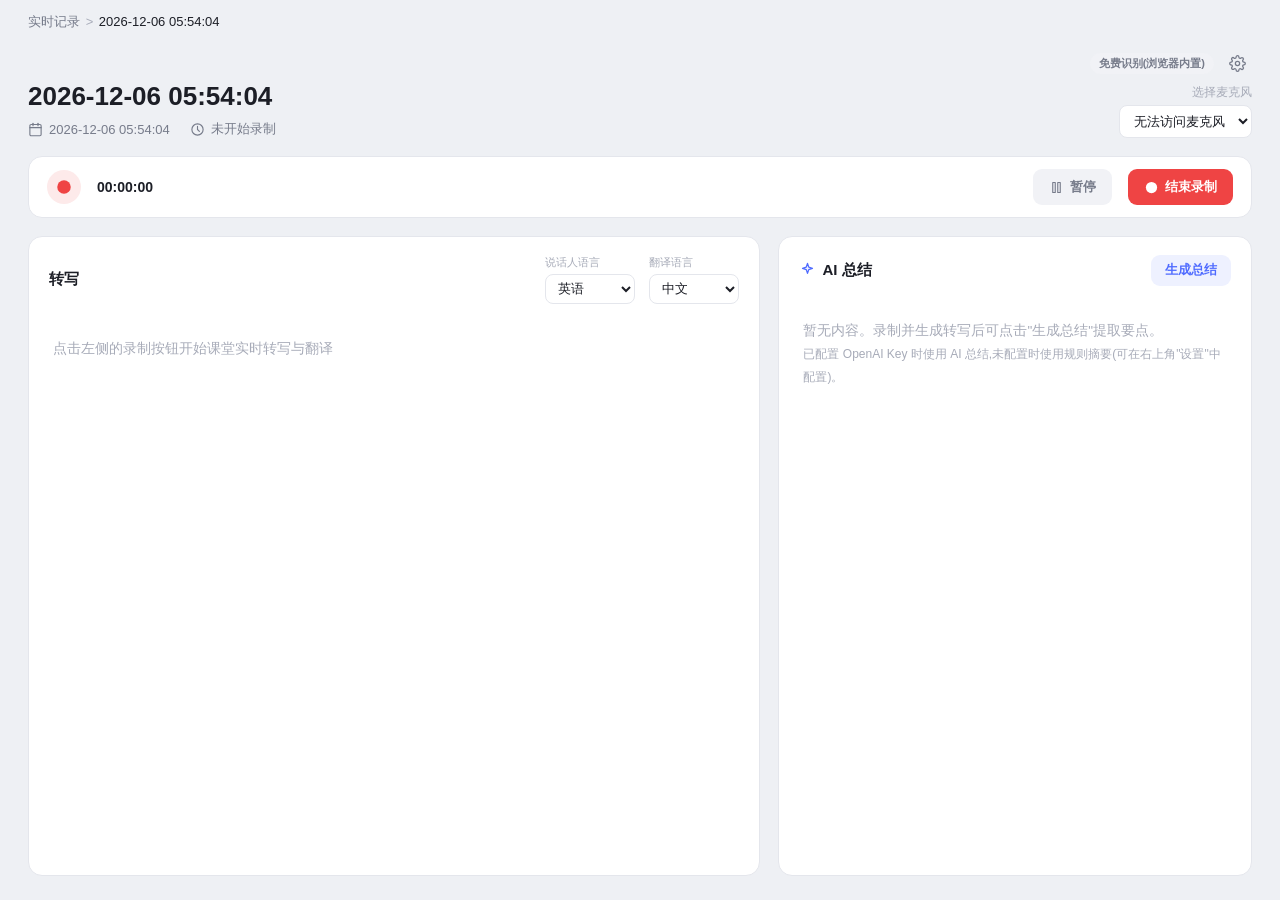
==== index.html @ 7f9ecb18 "Add XWX classroom translator web app Static site version of the Electron desktop app: browser Web Sp" ====
<!DOCTYPE html>
<html lang="zh-CN">
<head>
<meta charset="UTF-8" />
<meta name="viewport" content="width=device-width, initial-scale=1" />
<meta http-equiv="Content-Security-Policy" content="default-src 'self'; script-src 'self'; style-src 'self' 'unsafe-inline'; connect-src 'self' https://api.mymemory.translated.net https://api.openai.com; img-src 'self' data:;" />
<title>XWX</title>
<meta name="description" content="课堂实时语音转写 + 翻译 + AI 总结" />
<link rel="stylesheet" href="styles.css" />
</head>
<body>
  <div class="titlebar">
    <div class="titlebar-left">
      <span class="breadcrumb"><span class="crumb-dim">实时记录</span> <span class="crumb-sep">&gt;</span> <span id="breadcrumbTime">2026-09-02 00:00:00</span></span>
    </div>
  </div>

  <div class="app-body">
    <div class="header-row">
      <div class="header-left">
        <h1 id="sessionTitle">2026-09-02 00:00:00</h1>
        <div class="meta-row">
          <span class="meta-item">
            <svg class="meta-icon" viewBox="0 0 24 24"><rect x="3" y="4" width="18" height="18" rx="2"/><line x1="3" y1="9" x2="21" y2="9"/><line x1="8" y1="2" x2="8" y2="6"/><line x1="16" y1="2" x2="16" y2="6"/></svg>
            <span id="sessionDate">2026-09-02 00:00</span>
          </span>
          <span class="meta-item">
            <svg class="meta-icon" viewBox="0 0 24 24"><circle cx="12" cy="12" r="9"/><polyline points="12 7 12 12 15 15"/></svg>
            <span id="recordedLabel">未开始录制</span>
          </span>
        </div>
      </div>
      <div class="header-right">
        <div class="header-right-top">
          <span class="engine-badge" id="engineBadge">免费识别</span>
          <button class="icon-btn nav-btn" id="btnSettings" title="设置">
            <svg viewBox="0 0 24 24"><circle cx="12" cy="12" r="3"/><path d="M19.4 15a1.7 1.7 0 0 0 .34 1.87l.06.06a2 2 0 1 1-2.83 2.83l-.06-.06a1.7 1.7 0 0 0-1.87-.34 1.7 1.7 0 0 0-1 1.55V21a2 2 0 1 1-4 0v-.09A1.7 1.7 0 0 0 9 19.4a1.7 1.7 0 0 0-1.87.34l-.06.06a2 2 0 1 1-2.83-2.83l.06-.06A1.7 1.7 0 0 0 4.6 15a1.7 1.7 0 0 0-1.55-1H3a2 2 0 1 1 0-4h.09A1.7 1.7 0 0 0 4.6 9a1.7 1.7 0 0 0-.34-1.87l-.06-.06a2 2 0 1 1 2.83-2.83l.06.06A1.7 1.7 0 0 0 9 4.6a1.7 1.7 0 0 0 1-1.55V3a2 2 0 1 1 4 0v.09a1.7 1.7 0 0 0 1 1.55 1.7 1.7 0 0 0 1.87-.34l.06-.06a2 2 0 1 1 2.83 2.83l-.06.06A1.7 1.7 0 0 0 19.4 9a1.7 1.7 0 0 0 1.55 1H21a2 2 0 1 1 0 4h-.09a1.7 1.7 0 0 0-1.51 1z"/></svg>
          </button>
        </div>
        <label class="mic-label">选择麦克风</label>
        <select id="micSelect" class="select-box"></select>
      </div>
    </div>

    <div class="control-bar card">
      <button class="record-dot" id="btnRecordToggle" title="开始/停止录制">
        <svg viewBox="0 0 24 24"><circle cx="12" cy="12" r="9"/></svg>
      </button>
      <span class="timer" id="timerLabel">00:00:00</span>
      <canvas id="waveform" width="360" height="36"></canvas>
      <div class="spacer"></div>
      <button class="btn btn-ghost" id="btnPause">
        <svg viewBox="0 0 24 24"><rect x="6" y="4" width="4" height="16"/><rect x="14" y="4" width="4" height="16"/></svg>
        <span id="pauseLabel">暂停</span>
      </button>
      <button class="btn btn-danger" id="btnEnd">
        <svg viewBox="0 0 24 24"><circle cx="12" cy="12" r="9"/><rect x="9" y="9" width="6" height="6"/></svg>
        结束录制
      </button>
    </div>

    <div class="content-row">
      <section class="panel card transcript-panel">
        <div class="panel-header">
          <h2>转写</h2>
          <div class="lang-selects">
            <div class="lang-group">
              <label>说话人语言</label>
              <select id="sourceLang" class="select-box"></select>
            </div>
            <div class="lang-group">
              <label>翻译语言</label>
              <select id="targetLang" class="select-box"></select>
            </div>
          </div>
        </div>
        <div id="transcriptList" class="transcript-list">
          <div class="empty-state" id="transcriptEmpty">
            点击左侧的录制按钮开始课堂实时转写与翻译
          </div>
        </div>
      </section>

      <section class="panel card summary-panel">
        <div class="panel-header">
          <h2><svg class="spark-icon" viewBox="0 0 24 24"><path d="M12 2l1.8 5.2L19 9l-5.2 1.8L12 16l-1.8-5.2L5 9l5.2-1.8z"/></svg> AI 总结
            <span class="live-pulse" id="summaryLivePulse" hidden></span>
          </h2>
          <div class="summary-header-right">
            <span class="summary-updated" id="summaryUpdated"></span>
            <button class="btn btn-small" id="btnSummarize">生成总结</button>
          </div>
        </div>
        <div id="summaryBody" class="summary-body">
          <div class="empty-state">
            暂无内容。录制并生成转写后可点击"生成总结"提取要点。<br/>
            <span class="hint">已配置 OpenAI Key 时使用 AI 总结,未配置时使用规则摘要(可在右上角"设置"中配置)。</span>
          </div>
        </div>
      </section>
    </div>
  </div>

  <div class="modal-overlay" id="settingsOverlay" hidden>
    <div class="modal card">
      <div class="modal-header">
        <h3>设置</h3>
        <button class="icon-btn nav-btn" id="btnCloseSettings">
          <svg viewBox="0 0 24 24"><line x1="6" y1="6" x2="18" y2="18"/><line x1="18" y1="6" x2="6" y2="18"/></svg>
        </button>
      </div>
      <div class="modal-body">
        <label class="modal-label">OpenAI API Key</label>
        <input type="password" id="apiKeyInput" class="text-input" placeholder="sk-..." autocomplete="off" spellcheck="false" />
        <p class="modal-hint">
          注意:ChatGPT Pro 网页订阅不能直接调用接口,需要到
          platform.openai.com/api-keys 单独创建一个 API Key,并在账户里开通按量付费额度
          (与 ChatGPT 订阅是两套独立计费)。<br/>
          填入 Key 后,识别使用 Whisper、翻译与 AI 总结使用 GPT-4o-mini,准确率和速度优于免费方案。
          留空则自动使用浏览器内置的免费识别 + 规则摘要。<br/>
          <strong>Key 只保存在你这台设备的浏览器本地存储中,不会上传到任何服务器</strong>(本站是纯静态页面,没有后端)。
        </p>
        <div class="modal-actions">
          <button class="btn btn-ghost" id="btnClearKey">清除</button>
          <button class="btn" id="btnSaveKey">保存</button>
        </div>
        <p class="modal-status" id="keyStatus"></p>
      </div>
    </div>
  </div>

  <div class="toast" id="toast" hidden></div>

  <script src="app.js"></script>
</body>
</html>
---- styles.css ----
* { box-sizing: border-box; margin: 0; padding: 0; }

:root {
  --bg: #eef0f4;
  --card-bg: #ffffff;
  --border: #e4e6ec;
  --text: #1c1e26;
  --text-dim: #767b8a;
  --text-faint: #a7abb8;
  --accent: #4f6bff;
  --accent-soft: #eef1ff;
  --red: #ef4444;
  --red-soft: #fdeaea;
}

html, body {
  height: 100%;
  background: var(--bg);
  color: var(--text);
  font-family: -apple-system, "Segoe UI", "PingFang SC", "Microsoft YaHei", sans-serif;
  overflow: hidden;
}

svg { fill: none; stroke: currentColor; stroke-width: 1.8; stroke-linecap: round; stroke-linejoin: round; }

/* Titlebar */
.titlebar { height: 44px; display: flex; align-items: center; background: var(--bg); padding: 0 28px; }
.titlebar-left { display: flex; align-items: center; gap: 4px; }
.icon-btn.nav-btn {
  width: 30px; height: 30px; border: none; background: transparent; border-radius: 6px;
  display: flex; align-items: center; justify-content: center; color: var(--text-dim); cursor: pointer;
}
.icon-btn.nav-btn svg { width: 17px; height: 17px; }
.icon-btn.nav-btn:hover { background: #e2e4ea; }
.breadcrumb { font-size: 13px; color: var(--text); }
.crumb-dim { color: var(--text-dim); }
.crumb-sep { color: var(--text-faint); margin: 0 2px; }

/* Body */
.app-body { height: calc(100% - 44px); padding: 4px 28px 24px; display: flex; flex-direction: column; gap: 18px; overflow: hidden; }

.header-row { display: flex; justify-content: space-between; align-items: flex-end; }
.header-left h1 { font-size: 26px; font-weight: 700; }
.meta-row { display: flex; gap: 20px; margin-top: 8px; }
.meta-item { display: flex; align-items: center; gap: 6px; font-size: 13px; color: var(--text-dim); }
.meta-icon { width: 15px; height: 15px; }
.header-right { display: flex; flex-direction: column; align-items: flex-end; gap: 4px; }
.header-right-top { display: flex; align-items: center; gap: 8px; margin-bottom: 2px; }
.mic-label { font-size: 12px; color: var(--text-faint); }

.engine-badge {
  font-size: 11px; font-weight: 600; padding: 3px 9px; border-radius: 20px;
  background: #f1f2f6; color: var(--text-dim);
}
.engine-badge.premium { background: var(--accent-soft); color: var(--accent); }

/* Settings modal */
.modal-overlay {
  position: fixed; inset: 0; background: rgba(20, 22, 30, 0.35);
  display: flex; align-items: center; justify-content: center; z-index: 50;
}
.modal-overlay[hidden] { display: none; }
.modal { width: 420px; max-width: 90vw; padding: 20px 22px; box-shadow: 0 20px 60px rgba(0,0,0,0.25); }
.modal-header { display: flex; justify-content: space-between; align-items: center; margin-bottom: 14px; }
.modal-header h3 { font-size: 15px; font-weight: 700; }
.modal-label { display: block; font-size: 12px; color: var(--text-faint); margin-bottom: 6px; }
.text-input {
  width: 100%; border: 1px solid var(--border); border-radius: 8px; padding: 9px 11px;
  font-size: 13px; outline: none; color: var(--text);
}
.text-input:focus { border-color: var(--accent); }
.modal-hint { font-size: 12px; color: var(--text-faint); line-height: 1.6; margin-top: 10px; }
.modal-actions { display: flex; justify-content: flex-end; gap: 8px; margin-top: 16px; }
.modal-status { font-size: 12px; margin-top: 10px; color: var(--accent); min-height: 16px; }

.select-box {
  border: 1px solid var(--border); background: #fff; border-radius: 8px;
  padding: 7px 10px; font-size: 13px; color: var(--text); cursor: pointer; outline: none;
}
.select-box:focus { border-color: var(--accent); }

.card { background: var(--card-bg); border: 1px solid var(--border); border-radius: 14px; }

.control-bar { display: flex; align-items: center; gap: 16px; padding: 12px 18px; }
.record-dot {
  width: 34px; height: 34px; border-radius: 50%; border: none; cursor: pointer;
  background: var(--red-soft); color: var(--red); display: flex; align-items: center; justify-content: center;
  transition: background 0.15s ease, transform 0.08s ease;
}
.record-dot:hover { filter: brightness(0.97); }
.record-dot:active { transform: scale(0.94); }
.record-dot svg { width: 18px; height: 18px; fill: currentColor; stroke: none; }
.record-dot.active { background: var(--red); color: #fff; }
.record-dot.active svg { fill: #fff; }

.timer { font-variant-numeric: tabular-nums; font-size: 14px; font-weight: 600; min-width: 66px; }
#waveform { flex: 1; max-width: 420px; height: 36px; }
.spacer { flex: 1; }

.btn {
  display: flex; align-items: center; gap: 6px; border: none; border-radius: 9px; cursor: pointer;
  padding: 9px 16px; font-size: 13px; font-weight: 600; background: var(--accent-soft); color: var(--accent);
  transition: filter 0.15s ease, transform 0.08s ease;
}
.btn svg { width: 15px; height: 15px; }
.btn:hover { filter: brightness(0.97); }
.btn:active { transform: scale(0.97); }
.btn:disabled { opacity: 0.5; cursor: not-allowed; transform: none; }
.btn-ghost { background: #f1f2f6; color: var(--text-dim); }
.btn-danger { background: var(--red); color: #fff; }
.btn-danger svg { fill: #fff; stroke: none; }
.btn-small { padding: 7px 14px; font-size: 12.5px; }

.content-row { flex: 1; display: flex; gap: 18px; min-height: 0; }
.panel { flex: 1; display: flex; flex-direction: column; padding: 18px 20px; min-height: 0; }
.transcript-panel { flex: 1.6; }
.summary-panel { flex: 1; }

.panel-header { display: flex; justify-content: space-between; align-items: center; margin-bottom: 14px; flex-wrap: wrap; gap: 10px; }
.panel-header h2 { font-size: 15px; font-weight: 700; display: flex; align-items: center; gap: 6px; }
.spark-icon { width: 17px; height: 17px; color: var(--accent); fill: var(--accent-soft); }

.summary-header-right { display: flex; align-items: center; gap: 10px; }
.summary-updated { font-size: 11px; color: var(--text-faint); }
.live-pulse { width: 7px; height: 7px; border-radius: 50%; background: var(--accent); animation: pulse 1.2s infinite; }
.live-pulse[hidden] { display: none; }

.lang-selects { display: flex; gap: 14px; }
.lang-group { display: flex; flex-direction: column; gap: 4px; }
.lang-group label { font-size: 11px; color: var(--text-faint); }
.lang-group .select-box { padding: 6px 8px; font-size: 12.5px; }

.transcript-list { flex: 1; overflow-y: auto; padding-right: 4px; }
.transcript-entry {
  display: flex; gap: 14px; padding: 12px 0; border-bottom: 1px solid var(--border);
  animation: entryIn 0.25s ease;
}
.transcript-entry:last-child { border-bottom: none; }
@keyframes entryIn {
  from { opacity: 0; transform: translateY(4px); }
  to { opacity: 1; transform: translateY(0); }
}
.entry-time { color: var(--accent); font-size: 12.5px; font-variant-numeric: tabular-nums; width: 58px; flex-shrink: 0; padding-top: 1px; }
.entry-text { flex: 1; }
.entry-original { font-size: 14.5px; line-height: 1.5; }
.entry-translated { font-size: 13.5px; line-height: 1.5; color: var(--text-dim); margin-top: 4px; }
.entry-interim { opacity: 0.55; }

.interim-row { display: flex; align-items: center; gap: 8px; font-size: 13px; color: var(--text-faint); padding: 10px 0; }
.pulse-dot { width: 7px; height: 7px; border-radius: 50%; background: var(--accent); animation: pulse 1.2s infinite; }
@keyframes pulse { 0%,100% { opacity: 0.3; } 50% { opacity: 1; } }

.empty-state { color: var(--text-faint); font-size: 13.5px; line-height: 1.7; padding: 20px 4px; }
.empty-state .hint { font-size: 12px; color: var(--text-faint); }

.summary-body { flex: 1; overflow-y: auto; font-size: 13.5px; line-height: 1.7; }
.summary-overview { margin-bottom: 10px; }
.summary-bullets { list-style: none; display: flex; flex-direction: column; gap: 8px; }
.summary-bullets li { display: flex; gap: 8px; }
.summary-bullets li::before { content: "•"; color: var(--accent); font-weight: 700; }

::-webkit-scrollbar { width: 8px; }
::-webkit-scrollbar-thumb { background: #d7d9e0; border-radius: 4px; }
::-webkit-scrollbar-track { background: transparent; }

/* Toast */
.toast {
  position: fixed; left: 50%; bottom: 28px; transform: translateX(-50%) translateY(0);
  background: #1c1e26; color: #fff; font-size: 13px; padding: 10px 18px; border-radius: 10px;
  box-shadow: 0 12px 30px rgba(0,0,0,0.25); z-index: 100; max-width: 80vw;
  opacity: 1; transition: opacity 0.25s ease, transform 0.25s ease;
}
.toast[hidden] { display: none; }
.toast.toast-hide { opacity: 0; transform: translateX(-50%) translateY(8px); }

/* Narrow viewports: stack the transcript and summary panels instead of clipping them. */
@media (max-width: 900px) {
  html, body { overflow: auto; }
  .app-body { height: auto; overflow: visible; }
  .content-row { flex-direction: column; }
  .header-row { flex-wrap: wrap; gap: 12px; }
}
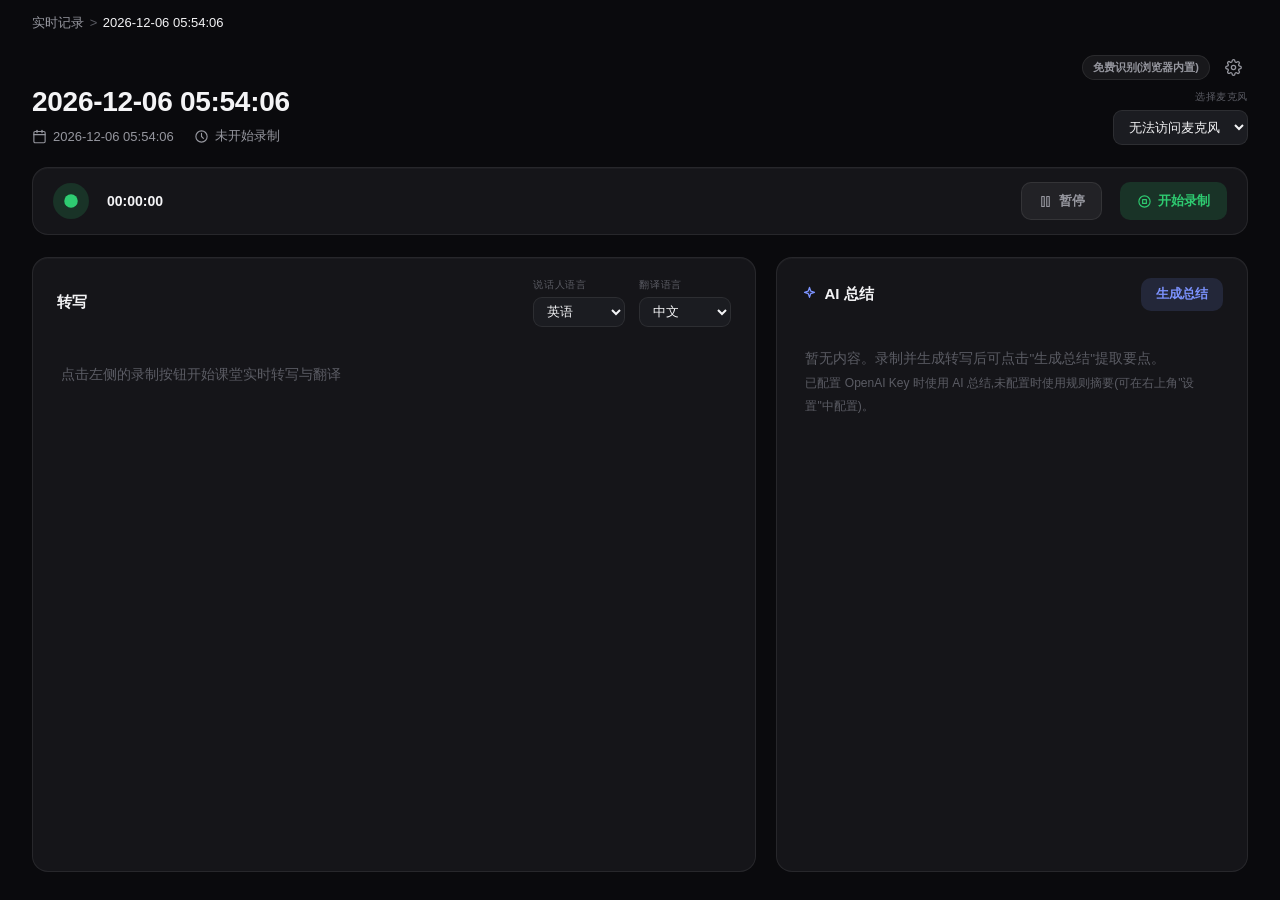
==== commit 9ff55b7d: "Sync the rectangular record button with the round toggle It now mirrors state instead of only ever r" ====
--- a/index.html
+++ b/index.html
@@ -53,9 +53,9 @@
         <svg viewBox="0 0 24 24"><rect x="6" y="4" width="4" height="16"/><rect x="14" y="4" width="4" height="16"/></svg>
         <span id="pauseLabel">暂停</span>
       </button>
-      <button class="btn btn-danger" id="btnEnd">
+      <button class="btn btn-record" id="btnEnd">
         <svg viewBox="0 0 24 24"><circle cx="12" cy="12" r="9"/><rect x="9" y="9" width="6" height="6"/></svg>
-        结束录制
+        <span id="btnEndLabel">开始录制</span>
       </button>
     </div>
 
--- a/styles.css
+++ b/styles.css
@@ -1,16 +1,20 @@
 * { box-sizing: border-box; margin: 0; padding: 0; }
 
 :root {
-  --bg: #eef0f4;
-  --card-bg: #ffffff;
-  --border: #e4e6ec;
-  --text: #1c1e26;
-  --text-dim: #767b8a;
-  --text-faint: #a7abb8;
-  --accent: #4f6bff;
-  --accent-soft: #eef1ff;
-  --red: #ef4444;
-  --red-soft: #fdeaea;
+  --bg: #0a0a0d;
+  --card-bg: #151519;
+  --card-bg-2: #1b1c21;
+  --border: rgba(255, 255, 255, 0.08);
+  --hover: rgba(255, 255, 255, 0.06);
+  --text: #f4f4f6;
+  --text-dim: #96979f;
+  --text-faint: #5b5c64;
+  --accent: #7c93ff;
+  --accent-soft: rgba(124, 147, 255, 0.14);
+  --red: #ff6161;
+  --red-soft: rgba(255, 97, 97, 0.14);
+  --green: #2ecc71;
+  --green-soft: rgba(46, 204, 113, 0.16);
 }
 
 html, body {
@@ -24,99 +28,111 @@
 svg { fill: none; stroke: currentColor; stroke-width: 1.8; stroke-linecap: round; stroke-linejoin: round; }
 
 /* Titlebar */
-.titlebar { height: 44px; display: flex; align-items: center; background: var(--bg); padding: 0 28px; }
+.titlebar { height: 46px; display: flex; align-items: center; background: var(--bg); padding: 0 32px; }
 .titlebar-left { display: flex; align-items: center; gap: 4px; }
 .icon-btn.nav-btn {
-  width: 30px; height: 30px; border: none; background: transparent; border-radius: 6px;
+  width: 30px; height: 30px; border: none; background: transparent; border-radius: 7px;
   display: flex; align-items: center; justify-content: center; color: var(--text-dim); cursor: pointer;
+  transition: background 0.15s ease, color 0.15s ease;
 }
 .icon-btn.nav-btn svg { width: 17px; height: 17px; }
-.icon-btn.nav-btn:hover { background: #e2e4ea; }
+.icon-btn.nav-btn:hover { background: var(--hover); color: var(--text); }
 .breadcrumb { font-size: 13px; color: var(--text); }
 .crumb-dim { color: var(--text-dim); }
 .crumb-sep { color: var(--text-faint); margin: 0 2px; }
 
 /* Body */
-.app-body { height: calc(100% - 44px); padding: 4px 28px 24px; display: flex; flex-direction: column; gap: 18px; overflow: hidden; }
+.app-body { height: calc(100% - 46px); padding: 6px 32px 28px; display: flex; flex-direction: column; gap: 22px; overflow: hidden; }
 
 .header-row { display: flex; justify-content: space-between; align-items: flex-end; }
-.header-left h1 { font-size: 26px; font-weight: 700; }
-.meta-row { display: flex; gap: 20px; margin-top: 8px; }
+.header-left h1 { font-size: 28px; font-weight: 700; letter-spacing: -0.01em; }
+.meta-row { display: flex; gap: 20px; margin-top: 9px; }
 .meta-item { display: flex; align-items: center; gap: 6px; font-size: 13px; color: var(--text-dim); }
 .meta-icon { width: 15px; height: 15px; }
-.header-right { display: flex; flex-direction: column; align-items: flex-end; gap: 4px; }
+.header-right { display: flex; flex-direction: column; align-items: flex-end; gap: 6px; }
 .header-right-top { display: flex; align-items: center; gap: 8px; margin-bottom: 2px; }
-.mic-label { font-size: 12px; color: var(--text-faint); }
+.mic-label {
+  font-size: 10px; color: var(--text-faint); text-transform: uppercase; letter-spacing: 0.06em;
+}
 
 .engine-badge {
-  font-size: 11px; font-weight: 600; padding: 3px 9px; border-radius: 20px;
-  background: #f1f2f6; color: var(--text-dim);
-}
-.engine-badge.premium { background: var(--accent-soft); color: var(--accent); }
+  font-size: 11px; font-weight: 600; padding: 4px 10px; border-radius: 20px;
+  background: var(--hover); color: var(--text-dim); border: 1px solid var(--border);
+}
+.engine-badge.premium { background: var(--accent-soft); color: var(--accent); border-color: rgba(124, 147, 255, 0.3); }
 
 /* Settings modal */
 .modal-overlay {
-  position: fixed; inset: 0; background: rgba(20, 22, 30, 0.35);
+  position: fixed; inset: 0; background: rgba(0, 0, 0, 0.6); backdrop-filter: blur(8px);
   display: flex; align-items: center; justify-content: center; z-index: 50;
 }
 .modal-overlay[hidden] { display: none; }
-.modal { width: 420px; max-width: 90vw; padding: 20px 22px; box-shadow: 0 20px 60px rgba(0,0,0,0.25); }
-.modal-header { display: flex; justify-content: space-between; align-items: center; margin-bottom: 14px; }
+.modal { width: 420px; max-width: 90vw; padding: 22px 24px; box-shadow: 0 24px 70px rgba(0,0,0,0.55); }
+.modal-header { display: flex; justify-content: space-between; align-items: center; margin-bottom: 16px; }
 .modal-header h3 { font-size: 15px; font-weight: 700; }
-.modal-label { display: block; font-size: 12px; color: var(--text-faint); margin-bottom: 6px; }
+.modal-label {
+  display: block; font-size: 10px; color: var(--text-faint); margin-bottom: 8px;
+  text-transform: uppercase; letter-spacing: 0.06em;
+}
 .text-input {
-  width: 100%; border: 1px solid var(--border); border-radius: 8px; padding: 9px 11px;
-  font-size: 13px; outline: none; color: var(--text);
+  width: 100%; border: 1px solid var(--border); background: var(--card-bg-2); border-radius: 9px; padding: 10px 12px;
+  font-size: 13px; outline: none; color: var(--text); transition: border-color 0.15s ease;
 }
 .text-input:focus { border-color: var(--accent); }
-.modal-hint { font-size: 12px; color: var(--text-faint); line-height: 1.6; margin-top: 10px; }
-.modal-actions { display: flex; justify-content: flex-end; gap: 8px; margin-top: 16px; }
+.modal-hint { font-size: 12px; color: var(--text-faint); line-height: 1.7; margin-top: 12px; }
+.modal-actions { display: flex; justify-content: flex-end; gap: 8px; margin-top: 18px; }
 .modal-status { font-size: 12px; margin-top: 10px; color: var(--accent); min-height: 16px; }
 
 .select-box {
-  border: 1px solid var(--border); background: #fff; border-radius: 8px;
-  padding: 7px 10px; font-size: 13px; color: var(--text); cursor: pointer; outline: none;
+  border: 1px solid var(--border); background: var(--card-bg-2); border-radius: 9px;
+  padding: 8px 11px; font-size: 13px; color: var(--text); cursor: pointer; outline: none;
+  transition: border-color 0.15s ease;
 }
 .select-box:focus { border-color: var(--accent); }
 
-.card { background: var(--card-bg); border: 1px solid var(--border); border-radius: 14px; }
-
-.control-bar { display: flex; align-items: center; gap: 16px; padding: 12px 18px; }
+.card { background: var(--card-bg); border: 1px solid var(--border); border-radius: 16px; box-shadow: 0 1px 0 rgba(255,255,255,0.03) inset; }
+
+.control-bar { display: flex; align-items: center; gap: 18px; padding: 14px 20px; }
 .record-dot {
-  width: 34px; height: 34px; border-radius: 50%; border: none; cursor: pointer;
-  background: var(--red-soft); color: var(--red); display: flex; align-items: center; justify-content: center;
-  transition: background 0.15s ease, transform 0.08s ease;
-}
-.record-dot:hover { filter: brightness(0.97); }
+  width: 36px; height: 36px; border-radius: 50%; border: none; cursor: pointer;
+  background: var(--green-soft); color: var(--green); display: flex; align-items: center; justify-content: center;
+  transition: background 0.15s ease, transform 0.08s ease, box-shadow 0.2s ease;
+}
+.record-dot:hover { filter: brightness(1.1); }
 .record-dot:active { transform: scale(0.94); }
 .record-dot svg { width: 18px; height: 18px; fill: currentColor; stroke: none; }
-.record-dot.active { background: var(--red); color: #fff; }
+.record-dot.active { background: var(--red); color: #fff; box-shadow: 0 0 0 6px var(--red-soft); }
 .record-dot.active svg { fill: #fff; }
 
-.timer { font-variant-numeric: tabular-nums; font-size: 14px; font-weight: 600; min-width: 66px; }
+.timer { font-variant-numeric: tabular-nums; font-size: 14px; font-weight: 600; min-width: 66px; color: var(--text); }
 #waveform { flex: 1; max-width: 420px; height: 36px; }
 .spacer { flex: 1; }
 
 .btn {
-  display: flex; align-items: center; gap: 6px; border: none; border-radius: 9px; cursor: pointer;
+  display: flex; align-items: center; gap: 6px; border: 1px solid transparent; border-radius: 10px; cursor: pointer;
   padding: 9px 16px; font-size: 13px; font-weight: 600; background: var(--accent-soft); color: var(--accent);
-  transition: filter 0.15s ease, transform 0.08s ease;
+  transition: filter 0.15s ease, transform 0.08s ease, background 0.15s ease;
 }
 .btn svg { width: 15px; height: 15px; }
-.btn:hover { filter: brightness(0.97); }
+.btn:hover { filter: brightness(1.1); }
 .btn:active { transform: scale(0.97); }
 .btn:disabled { opacity: 0.5; cursor: not-allowed; transform: none; }
-.btn-ghost { background: #f1f2f6; color: var(--text-dim); }
+.btn-ghost { background: var(--hover); color: var(--text-dim); border-color: var(--border); }
+.btn-ghost:hover { color: var(--text); }
+.btn-ghost.active { color: var(--accent); border-color: rgba(124, 147, 255, 0.3); }
 .btn-danger { background: var(--red); color: #fff; }
 .btn-danger svg { fill: #fff; stroke: none; }
+.btn-record { background: var(--green-soft); color: var(--green); }
+.btn-record.recording { background: var(--red); color: #fff; }
+.btn-record.recording svg { fill: #fff; stroke: none; }
 .btn-small { padding: 7px 14px; font-size: 12.5px; }
 
-.content-row { flex: 1; display: flex; gap: 18px; min-height: 0; }
-.panel { flex: 1; display: flex; flex-direction: column; padding: 18px 20px; min-height: 0; }
+.content-row { flex: 1; display: flex; gap: 20px; min-height: 0; }
+.panel { flex: 1; display: flex; flex-direction: column; padding: 20px 24px; min-height: 0; }
 .transcript-panel { flex: 1.6; }
 .summary-panel { flex: 1; }
 
-.panel-header { display: flex; justify-content: space-between; align-items: center; margin-bottom: 14px; flex-wrap: wrap; gap: 10px; }
+.panel-header { display: flex; justify-content: space-between; align-items: center; margin-bottom: 16px; flex-wrap: wrap; gap: 10px; }
 .panel-header h2 { font-size: 15px; font-weight: 700; display: flex; align-items: center; gap: 6px; }
 .spark-icon { width: 17px; height: 17px; color: var(--accent); fill: var(--accent-soft); }
 
@@ -126,13 +142,13 @@
 .live-pulse[hidden] { display: none; }
 
 .lang-selects { display: flex; gap: 14px; }
-.lang-group { display: flex; flex-direction: column; gap: 4px; }
-.lang-group label { font-size: 11px; color: var(--text-faint); }
-.lang-group .select-box { padding: 6px 8px; font-size: 12.5px; }
+.lang-group { display: flex; flex-direction: column; gap: 5px; }
+.lang-group label { font-size: 10px; color: var(--text-faint); text-transform: uppercase; letter-spacing: 0.06em; }
+.lang-group .select-box { padding: 6px 9px; font-size: 12.5px; }
 
 .transcript-list { flex: 1; overflow-y: auto; padding-right: 4px; }
 .transcript-entry {
-  display: flex; gap: 14px; padding: 12px 0; border-bottom: 1px solid var(--border);
+  display: flex; gap: 14px; padding: 13px 0; border-bottom: 1px solid var(--border);
   animation: entryIn 0.25s ease;
 }
 .transcript-entry:last-child { border-bottom: none; }
@@ -142,32 +158,34 @@
 }
 .entry-time { color: var(--accent); font-size: 12.5px; font-variant-numeric: tabular-nums; width: 58px; flex-shrink: 0; padding-top: 1px; }
 .entry-text { flex: 1; }
-.entry-original { font-size: 14.5px; line-height: 1.5; }
-.entry-translated { font-size: 13.5px; line-height: 1.5; color: var(--text-dim); margin-top: 4px; }
+.entry-original { font-size: 14.5px; line-height: 1.55; color: var(--text); }
+.entry-translated { font-size: 13.5px; line-height: 1.55; color: var(--text-dim); margin-top: 4px; }
 .entry-interim { opacity: 0.55; }
 
 .interim-row { display: flex; align-items: center; gap: 8px; font-size: 13px; color: var(--text-faint); padding: 10px 0; }
 .pulse-dot { width: 7px; height: 7px; border-radius: 50%; background: var(--accent); animation: pulse 1.2s infinite; }
 @keyframes pulse { 0%,100% { opacity: 0.3; } 50% { opacity: 1; } }
 
-.empty-state { color: var(--text-faint); font-size: 13.5px; line-height: 1.7; padding: 20px 4px; }
+.empty-state { color: var(--text-faint); font-size: 13.5px; line-height: 1.75; padding: 20px 4px; }
 .empty-state .hint { font-size: 12px; color: var(--text-faint); }
 
-.summary-body { flex: 1; overflow-y: auto; font-size: 13.5px; line-height: 1.7; }
-.summary-overview { margin-bottom: 10px; }
-.summary-bullets { list-style: none; display: flex; flex-direction: column; gap: 8px; }
-.summary-bullets li { display: flex; gap: 8px; }
+.summary-body { flex: 1; overflow-y: auto; font-size: 13.5px; line-height: 1.75; }
+.summary-overview { margin-bottom: 12px; color: var(--text); }
+.summary-bullets { list-style: none; display: flex; flex-direction: column; gap: 9px; }
+.summary-bullets li { display: flex; gap: 8px; color: var(--text-dim); }
+.summary-bullets li strong { color: var(--text); }
 .summary-bullets li::before { content: "•"; color: var(--accent); font-weight: 700; }
 
 ::-webkit-scrollbar { width: 8px; }
-::-webkit-scrollbar-thumb { background: #d7d9e0; border-radius: 4px; }
+::-webkit-scrollbar-thumb { background: rgba(255,255,255,0.14); border-radius: 4px; }
+::-webkit-scrollbar-thumb:hover { background: rgba(255,255,255,0.22); }
 ::-webkit-scrollbar-track { background: transparent; }
 
 /* Toast */
 .toast {
   position: fixed; left: 50%; bottom: 28px; transform: translateX(-50%) translateY(0);
-  background: #1c1e26; color: #fff; font-size: 13px; padding: 10px 18px; border-radius: 10px;
-  box-shadow: 0 12px 30px rgba(0,0,0,0.25); z-index: 100; max-width: 80vw;
+  background: var(--card-bg-2); color: var(--text); font-size: 13px; padding: 11px 20px; border-radius: 11px;
+  border: 1px solid var(--border); box-shadow: 0 16px 40px rgba(0,0,0,0.5); z-index: 100; max-width: 80vw;
   opacity: 1; transition: opacity 0.25s ease, transform 0.25s ease;
 }
 .toast[hidden] { display: none; }
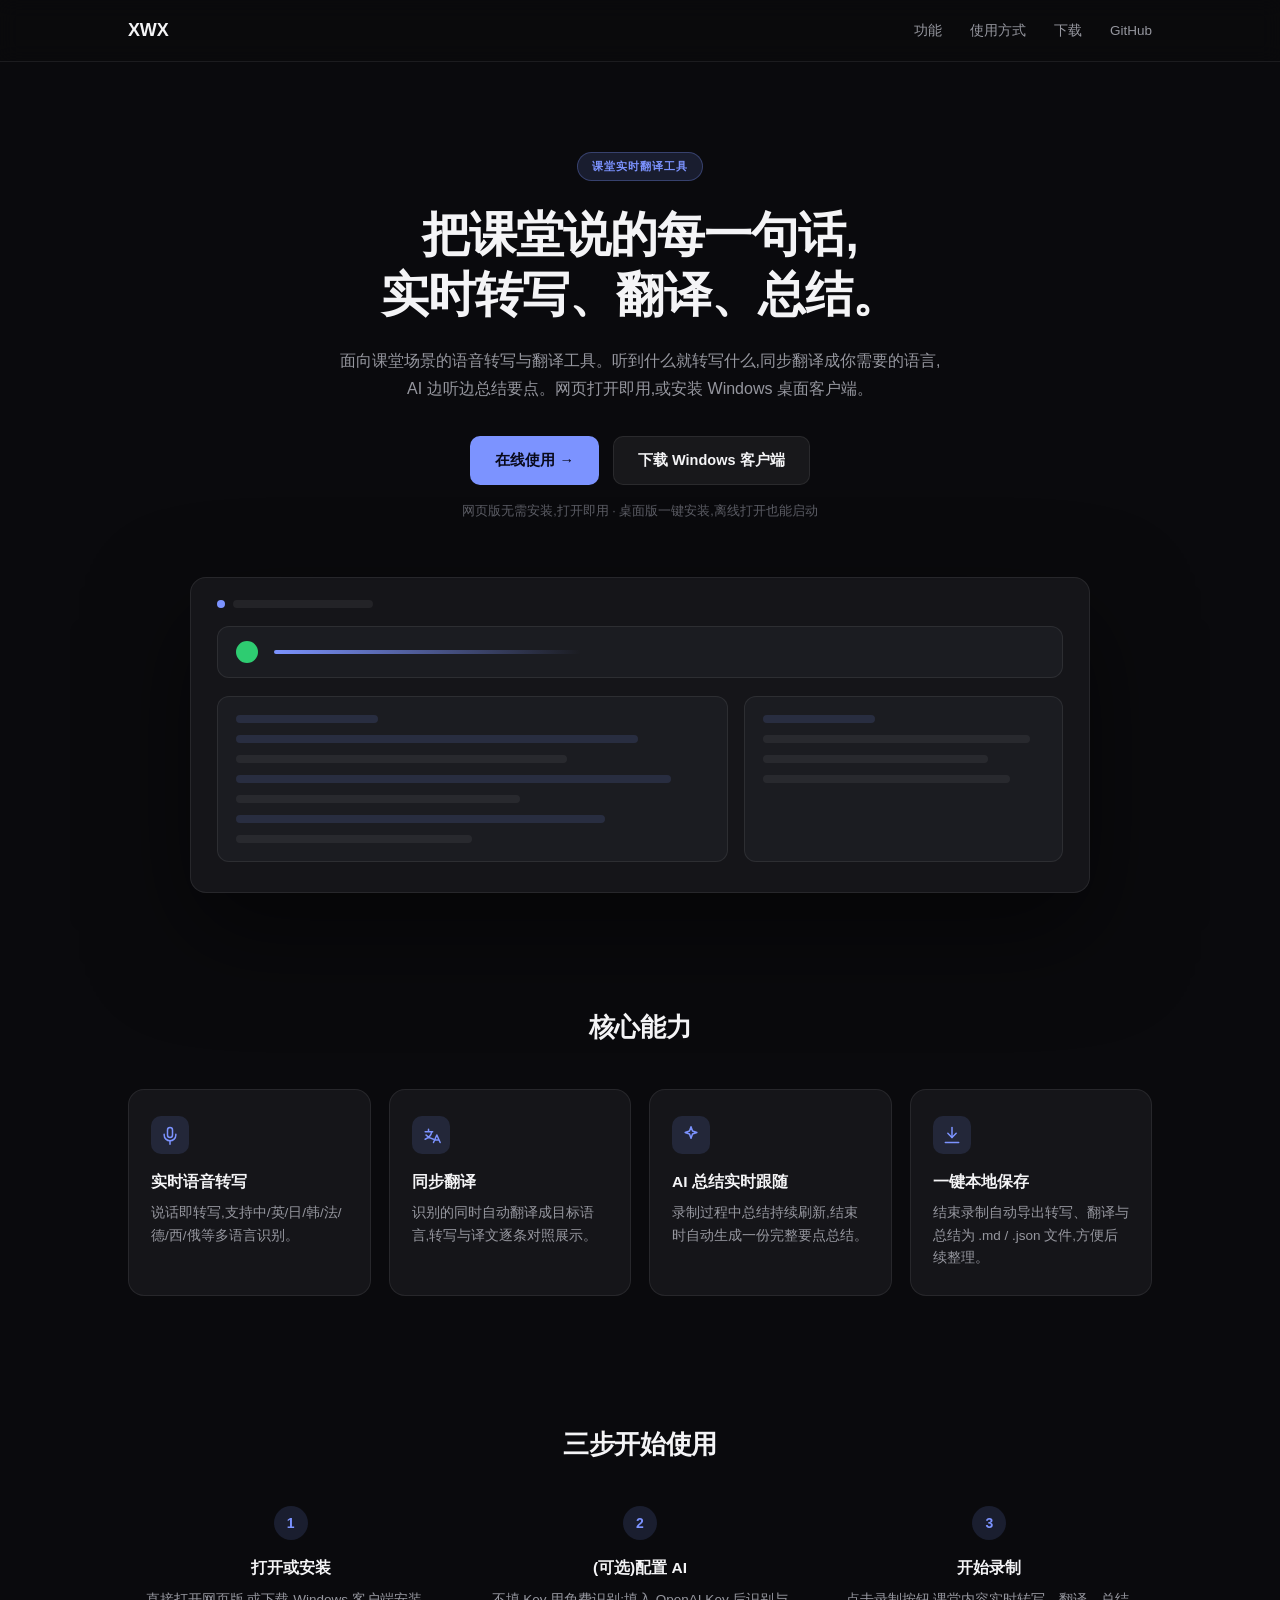
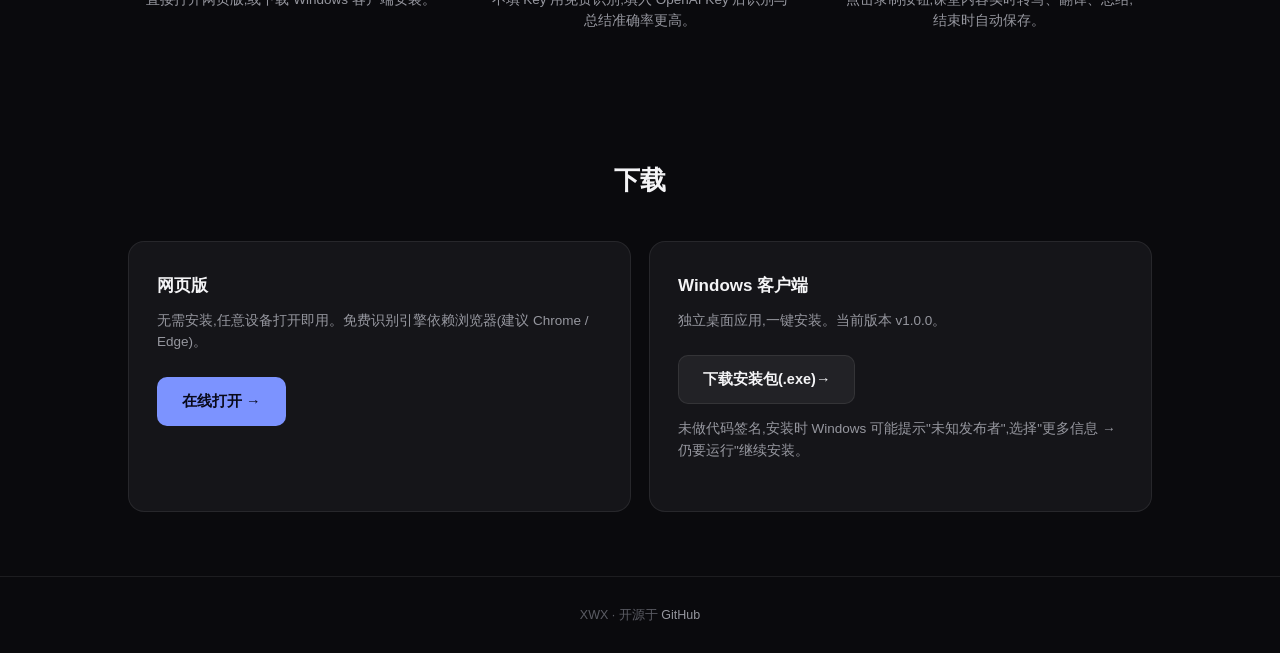
==== commit 1d2155aa: "Add official landing page with download section Moves the functional web app to /app/, adds a market" ====
--- a/index.html
+++ b/index.html
@@ -3,134 +3,141 @@
 <head>
 <meta charset="UTF-8" />
 <meta name="viewport" content="width=device-width, initial-scale=1" />
-<meta http-equiv="Content-Security-Policy" content="default-src 'self'; script-src 'self'; style-src 'self' 'unsafe-inline'; connect-src 'self' https://api.mymemory.translated.net https://api.openai.com; img-src 'self' data:;" />
-<title>XWX</title>
-<meta name="description" content="课堂实时语音转写 + 翻译 + AI 总结" />
-<link rel="stylesheet" href="styles.css" />
+<title>XWX — 课堂实时翻译</title>
+<meta name="description" content="课堂实时语音转写 + 翻译 + AI 总结。网页打开即用,或下载 Windows 客户端。" />
+<link rel="stylesheet" href="landing.css" />
 </head>
 <body>
-  <div class="titlebar">
-    <div class="titlebar-left">
-      <span class="breadcrumb"><span class="crumb-dim">实时记录</span> <span class="crumb-sep">&gt;</span> <span id="breadcrumbTime">2026-09-02 00:00:00</span></span>
+  <header class="nav">
+    <div class="nav-inner">
+      <div class="nav-brand">XWX</div>
+      <nav class="nav-links">
+        <a href="#features">功能</a>
+        <a href="#how">使用方式</a>
+        <a href="#download">下载</a>
+        <a href="https://github.com/xianwuxing/xwx" target="_blank" rel="noopener">GitHub</a>
+      </nav>
     </div>
-  </div>
+  </header>
 
-  <div class="app-body">
-    <div class="header-row">
-      <div class="header-left">
-        <h1 id="sessionTitle">2026-09-02 00:00:00</h1>
-        <div class="meta-row">
-          <span class="meta-item">
-            <svg class="meta-icon" viewBox="0 0 24 24"><rect x="3" y="4" width="18" height="18" rx="2"/><line x1="3" y1="9" x2="21" y2="9"/><line x1="8" y1="2" x2="8" y2="6"/><line x1="16" y1="2" x2="16" y2="6"/></svg>
-            <span id="sessionDate">2026-09-02 00:00</span>
-          </span>
-          <span class="meta-item">
-            <svg class="meta-icon" viewBox="0 0 24 24"><circle cx="12" cy="12" r="9"/><polyline points="12 7 12 12 15 15"/></svg>
-            <span id="recordedLabel">未开始录制</span>
-          </span>
+  <main>
+    <section class="hero">
+      <span class="eyebrow">课堂实时翻译工具</span>
+      <h1>把课堂说的每一句话,<br />实时转写、翻译、总结。</h1>
+      <p class="hero-sub">
+        面向课堂场景的语音转写与翻译工具。听到什么就转写什么,同步翻译成你需要的语言,
+        AI 边听边总结要点。网页打开即用,或安装 Windows 桌面客户端。
+      </p>
+      <div class="hero-actions">
+        <a class="btn btn-primary" href="app/">在线使用 →</a>
+        <a class="btn btn-secondary" href="#download">下载 Windows 客户端</a>
+      </div>
+      <p class="hero-note">网页版无需安装,打开即用 · 桌面版一键安装,离线打开也能启动</p>
+
+      <div class="hero-shot" aria-hidden="true">
+        <div class="mock-titlebar">
+          <span class="mock-dot" style="background:#7c93ff"></span>
+          <span class="mock-crumb"></span>
+        </div>
+        <div class="mock-controlbar">
+          <span class="mock-record"></span>
+          <span class="mock-bar" style="width:38%"></span>
+        </div>
+        <div class="mock-panels">
+          <div class="mock-panel">
+            <span class="mock-line" style="width:30%"></span>
+            <span class="mock-line" style="width:85%"></span>
+            <span class="mock-line dim" style="width:70%"></span>
+            <span class="mock-line" style="width:92%"></span>
+            <span class="mock-line dim" style="width:60%"></span>
+            <span class="mock-line" style="width:78%"></span>
+            <span class="mock-line dim" style="width:50%"></span>
+          </div>
+          <div class="mock-panel">
+            <span class="mock-line" style="width:40%"></span>
+            <span class="mock-line dim" style="width:95%"></span>
+            <span class="mock-line dim" style="width:80%"></span>
+            <span class="mock-line dim" style="width:88%"></span>
+          </div>
         </div>
       </div>
-      <div class="header-right">
-        <div class="header-right-top">
-          <span class="engine-badge" id="engineBadge">免费识别</span>
-          <button class="icon-btn nav-btn" id="btnSettings" title="设置">
-            <svg viewBox="0 0 24 24"><circle cx="12" cy="12" r="3"/><path d="M19.4 15a1.7 1.7 0 0 0 .34 1.87l.06.06a2 2 0 1 1-2.83 2.83l-.06-.06a1.7 1.7 0 0 0-1.87-.34 1.7 1.7 0 0 0-1 1.55V21a2 2 0 1 1-4 0v-.09A1.7 1.7 0 0 0 9 19.4a1.7 1.7 0 0 0-1.87.34l-.06.06a2 2 0 1 1-2.83-2.83l.06-.06A1.7 1.7 0 0 0 4.6 15a1.7 1.7 0 0 0-1.55-1H3a2 2 0 1 1 0-4h.09A1.7 1.7 0 0 0 4.6 9a1.7 1.7 0 0 0-.34-1.87l-.06-.06a2 2 0 1 1 2.83-2.83l.06.06A1.7 1.7 0 0 0 9 4.6a1.7 1.7 0 0 0 1-1.55V3a2 2 0 1 1 4 0v.09a1.7 1.7 0 0 0 1 1.55 1.7 1.7 0 0 0 1.87-.34l.06-.06a2 2 0 1 1 2.83 2.83l-.06.06A1.7 1.7 0 0 0 19.4 9a1.7 1.7 0 0 0 1.55 1H21a2 2 0 1 1 0 4h-.09a1.7 1.7 0 0 0-1.51 1z"/></svg>
-          </button>
+    </section>
+
+    <section class="features" id="features">
+      <h2>核心能力</h2>
+      <div class="feature-grid">
+        <div class="feature-card">
+          <div class="feature-icon">
+            <svg viewBox="0 0 24 24"><path d="M12 15a3 3 0 0 0 3-3V6a3 3 0 0 0-6 0v6a3 3 0 0 0 3 3z"/><path d="M19 11v1a7 7 0 0 1-14 0v-1"/><line x1="12" y1="19" x2="12" y2="23"/></svg>
+          </div>
+          <h3>实时语音转写</h3>
+          <p>说话即转写,支持中/英/日/韩/法/德/西/俄等多语言识别。</p>
         </div>
-        <label class="mic-label">选择麦克风</label>
-        <select id="micSelect" class="select-box"></select>
+        <div class="feature-card">
+          <div class="feature-icon">
+            <svg viewBox="0 0 24 24"><path d="M5 8h9M9 5v3M13 8a12 12 0 0 1-8 9M6 12a15 15 0 0 0 9 5"/><path d="M15 21l4-9 4 9M16.5 18h5"/></svg>
+          </div>
+          <h3>同步翻译</h3>
+          <p>识别的同时自动翻译成目标语言,转写与译文逐条对照展示。</p>
+        </div>
+        <div class="feature-card">
+          <div class="feature-icon">
+            <svg viewBox="0 0 24 24"><path d="M12 2l1.8 5.2L19 9l-5.2 1.8L12 16l-1.8-5.2L5 9l5.2-1.8z"/></svg>
+          </div>
+          <h3>AI 总结实时跟随</h3>
+          <p>录制过程中总结持续刷新,结束时自动生成一份完整要点总结。</p>
+        </div>
+        <div class="feature-card">
+          <div class="feature-icon">
+            <svg viewBox="0 0 24 24"><path d="M12 3v12"/><path d="M7 10l5 5 5-5"/><path d="M4 21h16"/></svg>
+          </div>
+          <h3>一键本地保存</h3>
+          <p>结束录制自动导出转写、翻译与总结为 .md / .json 文件,方便后续整理。</p>
+        </div>
       </div>
-    </div>
+    </section>
 
-    <div class="control-bar card">
-      <button class="record-dot" id="btnRecordToggle" title="开始/停止录制">
-        <svg viewBox="0 0 24 24"><circle cx="12" cy="12" r="9"/></svg>
-      </button>
-      <span class="timer" id="timerLabel">00:00:00</span>
-      <canvas id="waveform" width="360" height="36"></canvas>
-      <div class="spacer"></div>
-      <button class="btn btn-ghost" id="btnPause">
-        <svg viewBox="0 0 24 24"><rect x="6" y="4" width="4" height="16"/><rect x="14" y="4" width="4" height="16"/></svg>
-        <span id="pauseLabel">暂停</span>
-      </button>
-      <button class="btn btn-record" id="btnEnd">
-        <svg viewBox="0 0 24 24"><circle cx="12" cy="12" r="9"/><rect x="9" y="9" width="6" height="6"/></svg>
-        <span id="btnEndLabel">开始录制</span>
-      </button>
-    </div>
+    <section class="how" id="how">
+      <h2>三步开始使用</h2>
+      <div class="steps">
+        <div class="step">
+          <span class="step-num">1</span>
+          <h3>打开或安装</h3>
+          <p>直接打开网页版,或下载 Windows 客户端安装。</p>
+        </div>
+        <div class="step">
+          <span class="step-num">2</span>
+          <h3>(可选)配置 AI</h3>
+          <p>不填 Key 用免费识别;填入 OpenAI Key 后识别与总结准确率更高。</p>
+        </div>
+        <div class="step">
+          <span class="step-num">3</span>
+          <h3>开始录制</h3>
+          <p>点击录制按钮,课堂内容实时转写、翻译、总结,结束时自动保存。</p>
+        </div>
+      </div>
+    </section>
 
-    <div class="content-row">
-      <section class="panel card transcript-panel">
-        <div class="panel-header">
-          <h2>转写</h2>
-          <div class="lang-selects">
-            <div class="lang-group">
-              <label>说话人语言</label>
-              <select id="sourceLang" class="select-box"></select>
-            </div>
-            <div class="lang-group">
-              <label>翻译语言</label>
-              <select id="targetLang" class="select-box"></select>
-            </div>
-          </div>
+    <section class="download" id="download">
+      <h2>下载</h2>
+      <div class="download-cards">
+        <div class="download-card">
+          <h3>网页版</h3>
+          <p>无需安装,任意设备打开即用。免费识别引擎依赖浏览器(建议 Chrome / Edge)。</p>
+          <a class="btn btn-primary" href="app/">在线打开 →</a>
         </div>
-        <div id="transcriptList" class="transcript-list">
-          <div class="empty-state" id="transcriptEmpty">
-            点击左侧的录制按钮开始课堂实时转写与翻译
-          </div>
+        <div class="download-card">
+          <h3>Windows 客户端</h3>
+          <p>独立桌面应用,一键安装。当前版本 v1.0.0。</p>
+          <a class="btn btn-secondary" href="https://github.com/xianwuxing/xwx/releases/download/v1.0.0/XWX.Setup.1.0.0.exe">下载安装包(.exe)→</a>
+          <p class="download-hint">未做代码签名,安装时 Windows 可能提示"未知发布者",选择"更多信息 → 仍要运行"继续安装。</p>
         </div>
-      </section>
+      </div>
+    </section>
+  </main>
 
-      <section class="panel card summary-panel">
-        <div class="panel-header">
-          <h2><svg class="spark-icon" viewBox="0 0 24 24"><path d="M12 2l1.8 5.2L19 9l-5.2 1.8L12 16l-1.8-5.2L5 9l5.2-1.8z"/></svg> AI 总结
-            <span class="live-pulse" id="summaryLivePulse" hidden></span>
-          </h2>
-          <div class="summary-header-right">
-            <span class="summary-updated" id="summaryUpdated"></span>
-            <button class="btn btn-small" id="btnSummarize">生成总结</button>
-          </div>
-        </div>
-        <div id="summaryBody" class="summary-body">
-          <div class="empty-state">
-            暂无内容。录制并生成转写后可点击"生成总结"提取要点。<br/>
-            <span class="hint">已配置 OpenAI Key 时使用 AI 总结,未配置时使用规则摘要(可在右上角"设置"中配置)。</span>
-          </div>
-        </div>
-      </section>
-    </div>
-  </div>
-
-  <div class="modal-overlay" id="settingsOverlay" hidden>
-    <div class="modal card">
-      <div class="modal-header">
-        <h3>设置</h3>
-        <button class="icon-btn nav-btn" id="btnCloseSettings">
-          <svg viewBox="0 0 24 24"><line x1="6" y1="6" x2="18" y2="18"/><line x1="18" y1="6" x2="6" y2="18"/></svg>
-        </button>
-      </div>
-      <div class="modal-body">
-        <label class="modal-label">OpenAI API Key</label>
-        <input type="password" id="apiKeyInput" class="text-input" placeholder="sk-..." autocomplete="off" spellcheck="false" />
-        <p class="modal-hint">
-          注意:ChatGPT Pro 网页订阅不能直接调用接口,需要到
-          platform.openai.com/api-keys 单独创建一个 API Key,并在账户里开通按量付费额度
-          (与 ChatGPT 订阅是两套独立计费)。<br/>
-          填入 Key 后,识别使用 Whisper、翻译与 AI 总结使用 GPT-4o-mini,准确率和速度优于免费方案。
-          留空则自动使用浏览器内置的免费识别 + 规则摘要。<br/>
-          <strong>Key 只保存在你这台设备的浏览器本地存储中,不会上传到任何服务器</strong>(本站是纯静态页面,没有后端)。
-        </p>
-        <div class="modal-actions">
-          <button class="btn btn-ghost" id="btnClearKey">清除</button>
-          <button class="btn" id="btnSaveKey">保存</button>
-        </div>
-        <p class="modal-status" id="keyStatus"></p>
-      </div>
-    </div>
-  </div>
-
-  <div class="toast" id="toast" hidden></div>
-
-  <script src="app.js"></script>
+  <footer class="site-footer">
+    <span>XWX · 开源于 <a href="https://github.com/xianwuxing/xwx" target="_blank" rel="noopener">GitHub</a></span>
+  </footer>
 </body>
 </html>
--- a/landing.css
+++ b/landing.css
@@ -0,0 +1,137 @@
+* { box-sizing: border-box; margin: 0; padding: 0; }
+
+:root {
+  --bg: #0a0a0d;
+  --card-bg: #151519;
+  --card-bg-2: #1b1c21;
+  --border: rgba(255, 255, 255, 0.08);
+  --hover: rgba(255, 255, 255, 0.06);
+  --text: #f4f4f6;
+  --text-dim: #96979f;
+  --text-faint: #5b5c64;
+  --accent: #7c93ff;
+  --accent-soft: rgba(124, 147, 255, 0.14);
+  --green: #2ecc71;
+  --green-soft: rgba(46, 204, 113, 0.16);
+}
+
+html { scroll-behavior: smooth; }
+body {
+  background: var(--bg);
+  color: var(--text);
+  font-family: -apple-system, "Segoe UI", "PingFang SC", "Microsoft YaHei", sans-serif;
+  line-height: 1.6;
+}
+svg { fill: none; stroke: currentColor; stroke-width: 1.8; stroke-linecap: round; stroke-linejoin: round; }
+a { color: inherit; text-decoration: none; }
+
+/* Nav */
+.nav {
+  position: sticky; top: 0; z-index: 10;
+  background: rgba(10, 10, 13, 0.8); backdrop-filter: blur(10px);
+  border-bottom: 1px solid var(--border);
+}
+.nav-inner {
+  max-width: 1080px; margin: 0 auto; padding: 16px 28px;
+  display: flex; align-items: center; justify-content: space-between;
+}
+.nav-brand { font-weight: 800; font-size: 18px; letter-spacing: -0.01em; }
+.nav-links { display: flex; gap: 28px; font-size: 13.5px; color: var(--text-dim); }
+.nav-links a:hover { color: var(--text); }
+
+main { max-width: 1080px; margin: 0 auto; padding: 0 28px; }
+
+/* Hero */
+.hero { padding: 90px 0 50px; text-align: center; }
+.eyebrow {
+  display: inline-block; font-size: 11px; font-weight: 700; letter-spacing: 0.08em; text-transform: uppercase;
+  color: var(--accent); background: var(--accent-soft); border: 1px solid rgba(124,147,255,0.3);
+  padding: 5px 14px; border-radius: 20px; margin-bottom: 24px;
+}
+.hero h1 { font-size: 48px; font-weight: 800; letter-spacing: -0.02em; line-height: 1.25; }
+.hero-sub {
+  max-width: 620px; margin: 22px auto 0; color: var(--text-dim); font-size: 16px; line-height: 1.7;
+}
+.hero-actions { display: flex; gap: 14px; justify-content: center; margin-top: 34px; flex-wrap: wrap; }
+.hero-note { margin-top: 16px; font-size: 12.5px; color: var(--text-faint); }
+
+.btn {
+  display: inline-flex; align-items: center; gap: 6px; border-radius: 10px; font-weight: 600; font-size: 14.5px;
+  padding: 12px 24px; border: 1px solid transparent; transition: filter 0.15s ease, transform 0.08s ease;
+}
+.btn:hover { filter: brightness(1.1); }
+.btn:active { transform: scale(0.97); }
+.btn-primary { background: var(--accent); color: #08091a; }
+.btn-secondary { background: var(--hover); color: var(--text); border-color: var(--border); }
+
+.hero-shot {
+  margin: 56px auto 0; max-width: 900px; border-radius: 16px; overflow: hidden;
+  border: 1px solid var(--border); box-shadow: 0 40px 100px rgba(0,0,0,0.5);
+  background: var(--card-bg); padding: 22px 26px 30px; text-align: left;
+}
+.mock-titlebar { display: flex; align-items: center; gap: 8px; margin-bottom: 18px; }
+.mock-dot { width: 8px; height: 8px; border-radius: 50%; }
+.mock-crumb { width: 140px; height: 8px; border-radius: 4px; background: var(--hover); }
+.mock-controlbar {
+  display: flex; align-items: center; gap: 16px; background: var(--card-bg-2); border: 1px solid var(--border);
+  border-radius: 12px; padding: 14px 18px; margin-bottom: 18px;
+}
+.mock-record { width: 22px; height: 22px; border-radius: 50%; background: var(--green); flex-shrink: 0; }
+.mock-bar { height: 4px; border-radius: 2px; background: linear-gradient(90deg, var(--accent), transparent); }
+.mock-panels { display: grid; grid-template-columns: 1.6fr 1fr; gap: 16px; }
+.mock-panel {
+  background: var(--card-bg-2); border: 1px solid var(--border); border-radius: 12px; padding: 18px;
+  display: flex; flex-direction: column; gap: 12px;
+}
+.mock-line { display: block; height: 8px; border-radius: 4px; background: var(--accent-soft); }
+.mock-line.dim { background: var(--hover); }
+
+/* Sections */
+section { padding: 64px 0; }
+section h2 { font-size: 26px; font-weight: 800; letter-spacing: -0.01em; text-align: center; margin-bottom: 40px; }
+
+.feature-grid { display: grid; grid-template-columns: repeat(4, 1fr); gap: 18px; }
+.feature-card {
+  background: var(--card-bg); border: 1px solid var(--border); border-radius: 16px; padding: 26px 22px;
+}
+.feature-icon {
+  width: 38px; height: 38px; border-radius: 10px; background: var(--accent-soft); color: var(--accent);
+  display: flex; align-items: center; justify-content: center; margin-bottom: 16px;
+}
+.feature-icon svg { width: 20px; height: 20px; }
+.feature-card h3 { font-size: 15.5px; font-weight: 700; margin-bottom: 8px; }
+.feature-card p { font-size: 13.5px; color: var(--text-dim); line-height: 1.65; }
+
+.steps { display: grid; grid-template-columns: repeat(3, 1fr); gap: 24px; }
+.step { text-align: center; padding: 0 12px; }
+.step-num {
+  display: inline-flex; align-items: center; justify-content: center; width: 34px; height: 34px;
+  border-radius: 50%; background: var(--accent-soft); color: var(--accent); font-weight: 700; font-size: 14px;
+  margin-bottom: 16px;
+}
+.step h3 { font-size: 15.5px; font-weight: 700; margin-bottom: 8px; }
+.step p { font-size: 13.5px; color: var(--text-dim); }
+
+.download-cards { display: grid; grid-template-columns: 1fr 1fr; gap: 18px; }
+.download-card {
+  background: var(--card-bg); border: 1px solid var(--border); border-radius: 16px; padding: 30px 28px;
+}
+.download-card h3 { font-size: 17px; font-weight: 700; margin-bottom: 10px; }
+.download-card p { font-size: 13.5px; color: var(--text-dim); margin-bottom: 20px; }
+.download-card .btn { margin-top: 4px; }
+.download-hint { margin-top: 14px; margin-bottom: 0; font-size: 12px; color: var(--text-faint); }
+
+.site-footer {
+  border-top: 1px solid var(--border); padding: 28px; text-align: center;
+  font-size: 12.5px; color: var(--text-faint);
+}
+.site-footer a { color: var(--text-dim); }
+.site-footer a:hover { color: var(--text); }
+
+@media (max-width: 760px) {
+  .hero h1 { font-size: 32px; }
+  .feature-grid { grid-template-columns: repeat(2, 1fr); }
+  .steps { grid-template-columns: 1fr; }
+  .download-cards { grid-template-columns: 1fr; }
+  .nav-links { display: none; }
+}
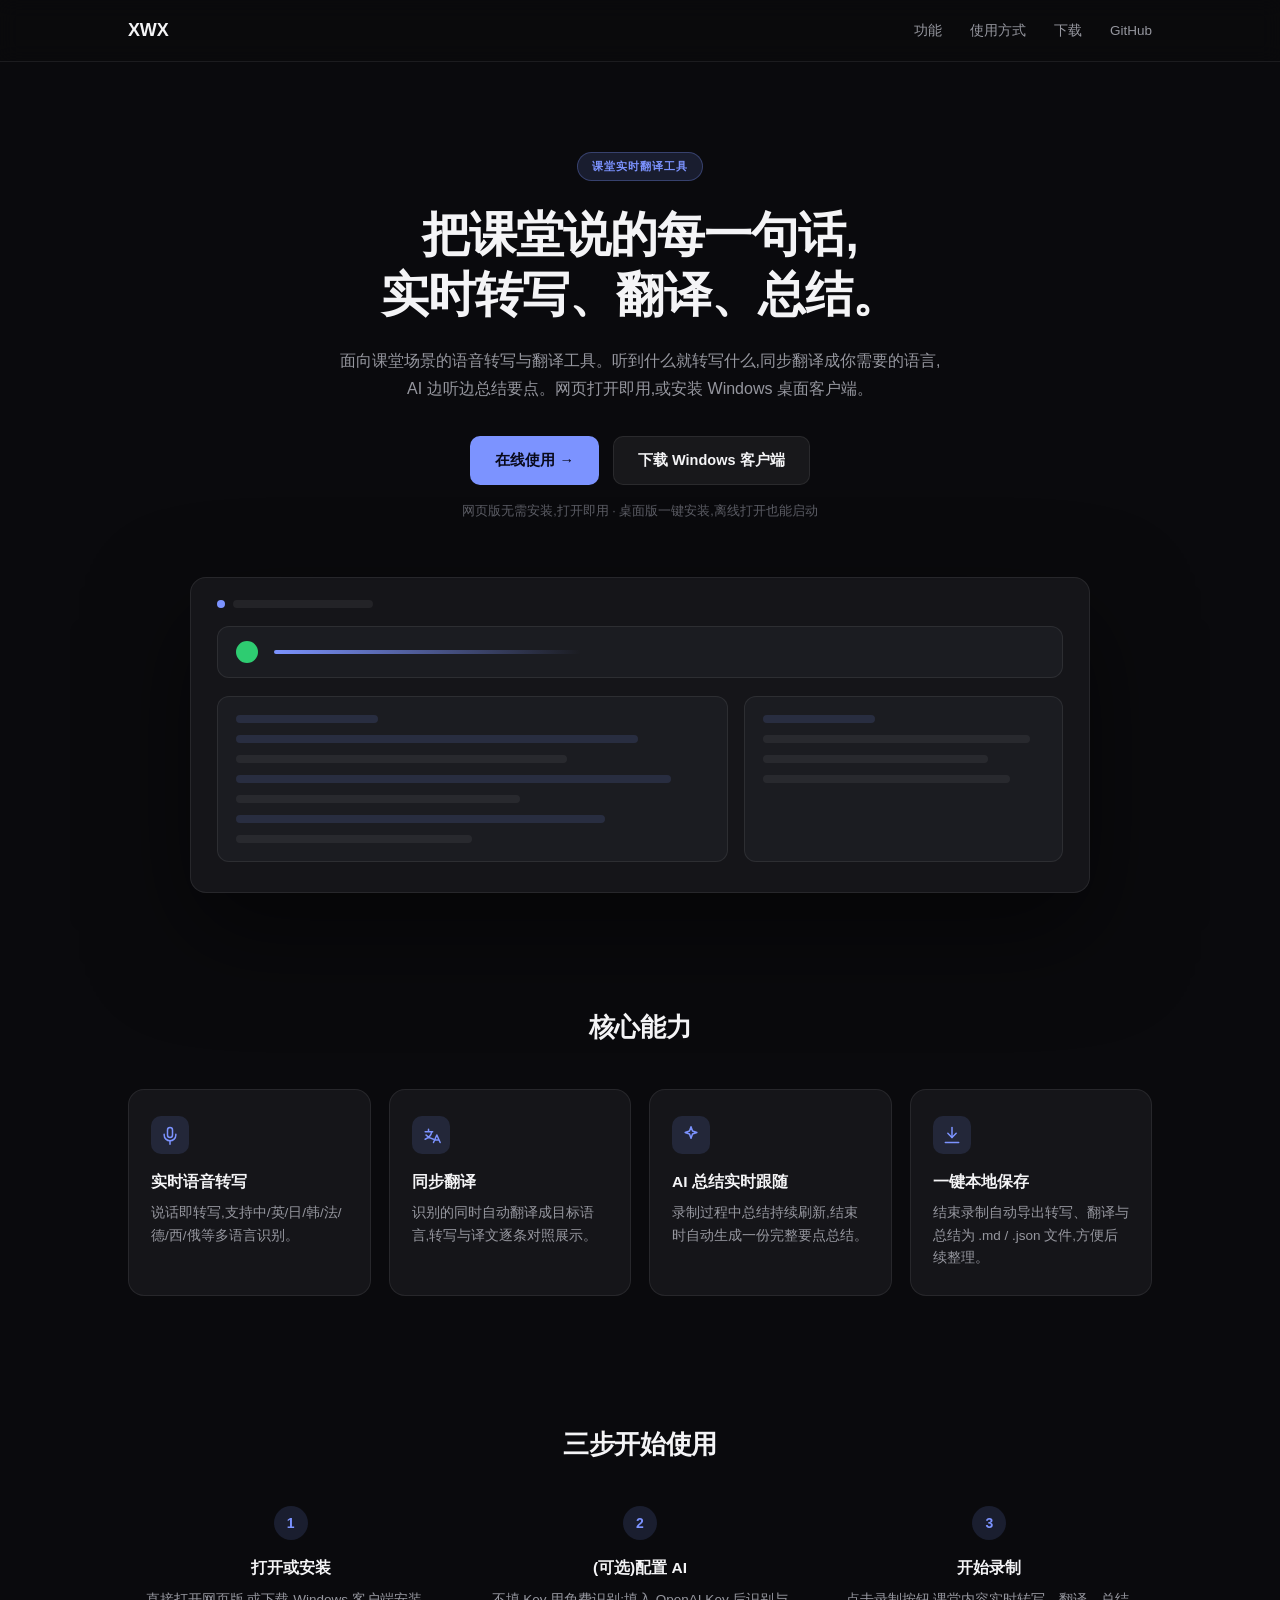
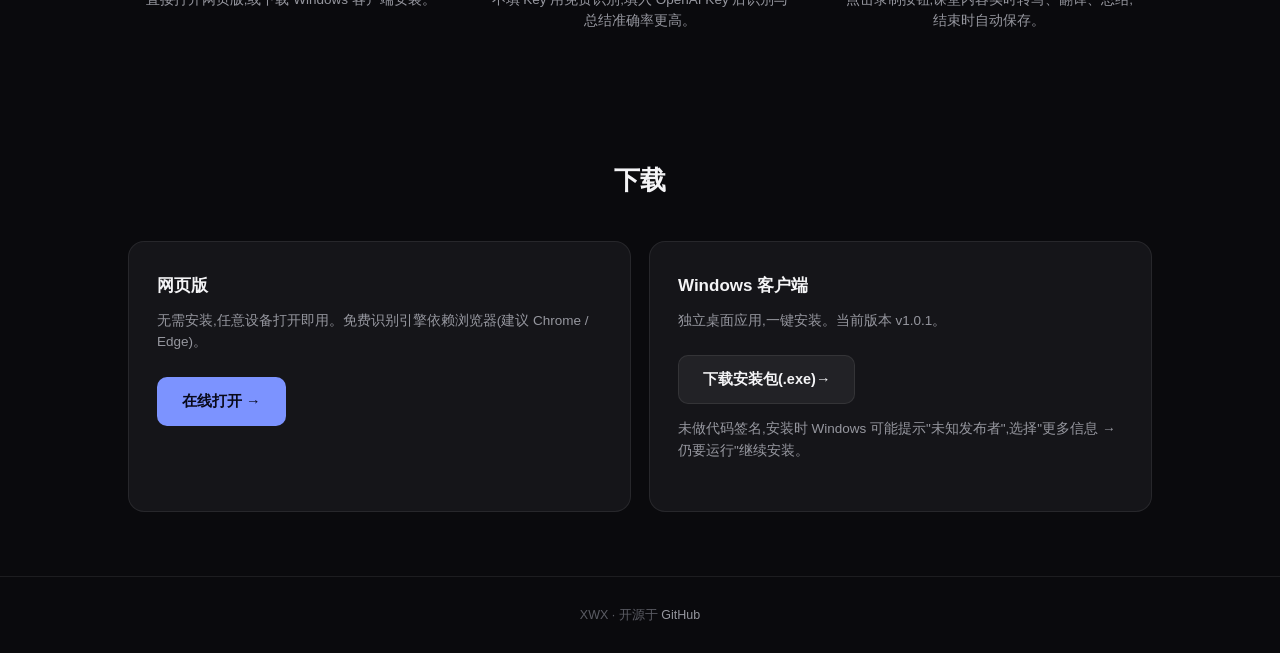
==== commit 76144db5: "Point landing page download link at v1.0.1 Co-Authored-By: Claude Sonnet 5 <noreply@anthropic.com>" ====
--- a/index.html
+++ b/index.html
@@ -128,8 +128,8 @@
         </div>
         <div class="download-card">
           <h3>Windows 客户端</h3>
-          <p>独立桌面应用,一键安装。当前版本 v1.0.0。</p>
-          <a class="btn btn-secondary" href="https://github.com/xianwuxing/xwx/releases/download/v1.0.0/XWX.Setup.1.0.0.exe">下载安装包(.exe)→</a>
+          <p>独立桌面应用,一键安装。当前版本 v1.0.1。</p>
+          <a class="btn btn-secondary" href="https://github.com/xianwuxing/xwx/releases/download/v1.0.1/XWX.Setup.1.0.1.exe">下载安装包(.exe)→</a>
           <p class="download-hint">未做代码签名,安装时 Windows 可能提示"未知发布者",选择"更多信息 → 仍要运行"继续安装。</p>
         </div>
       </div>
